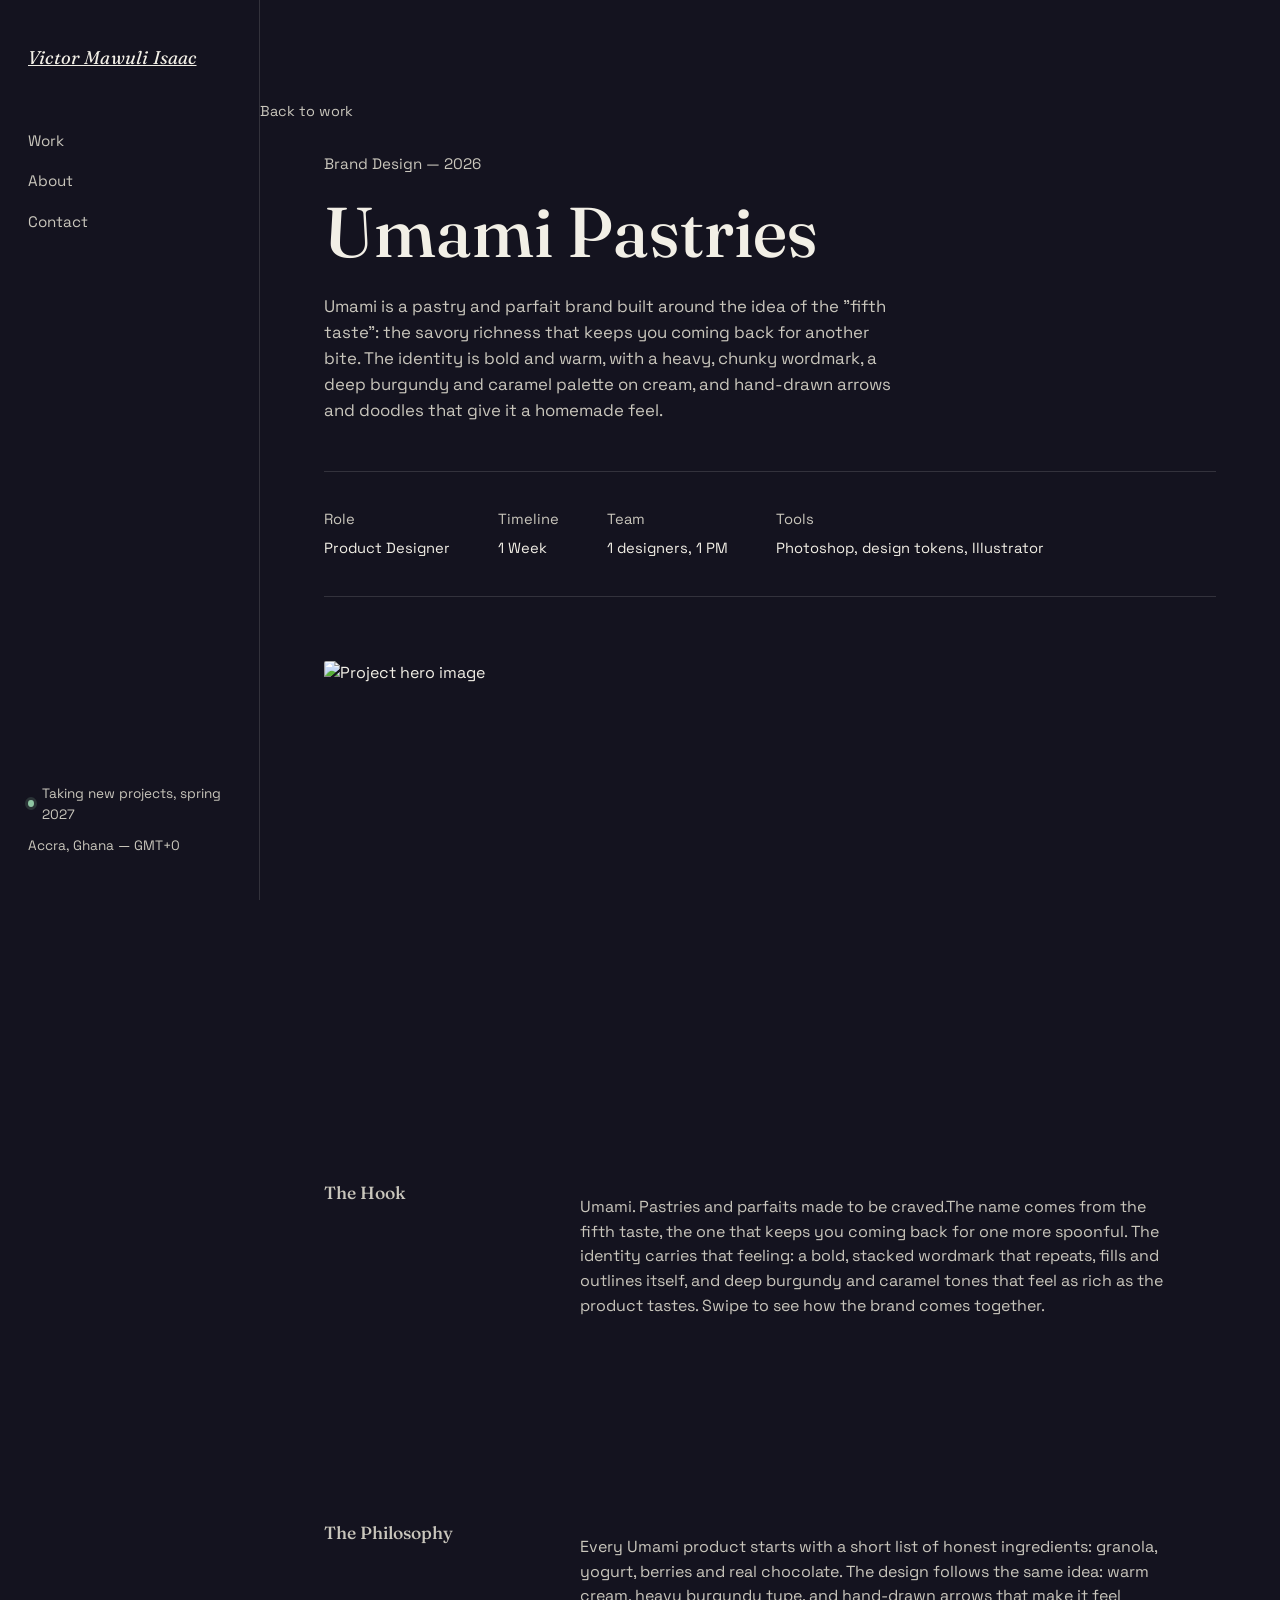
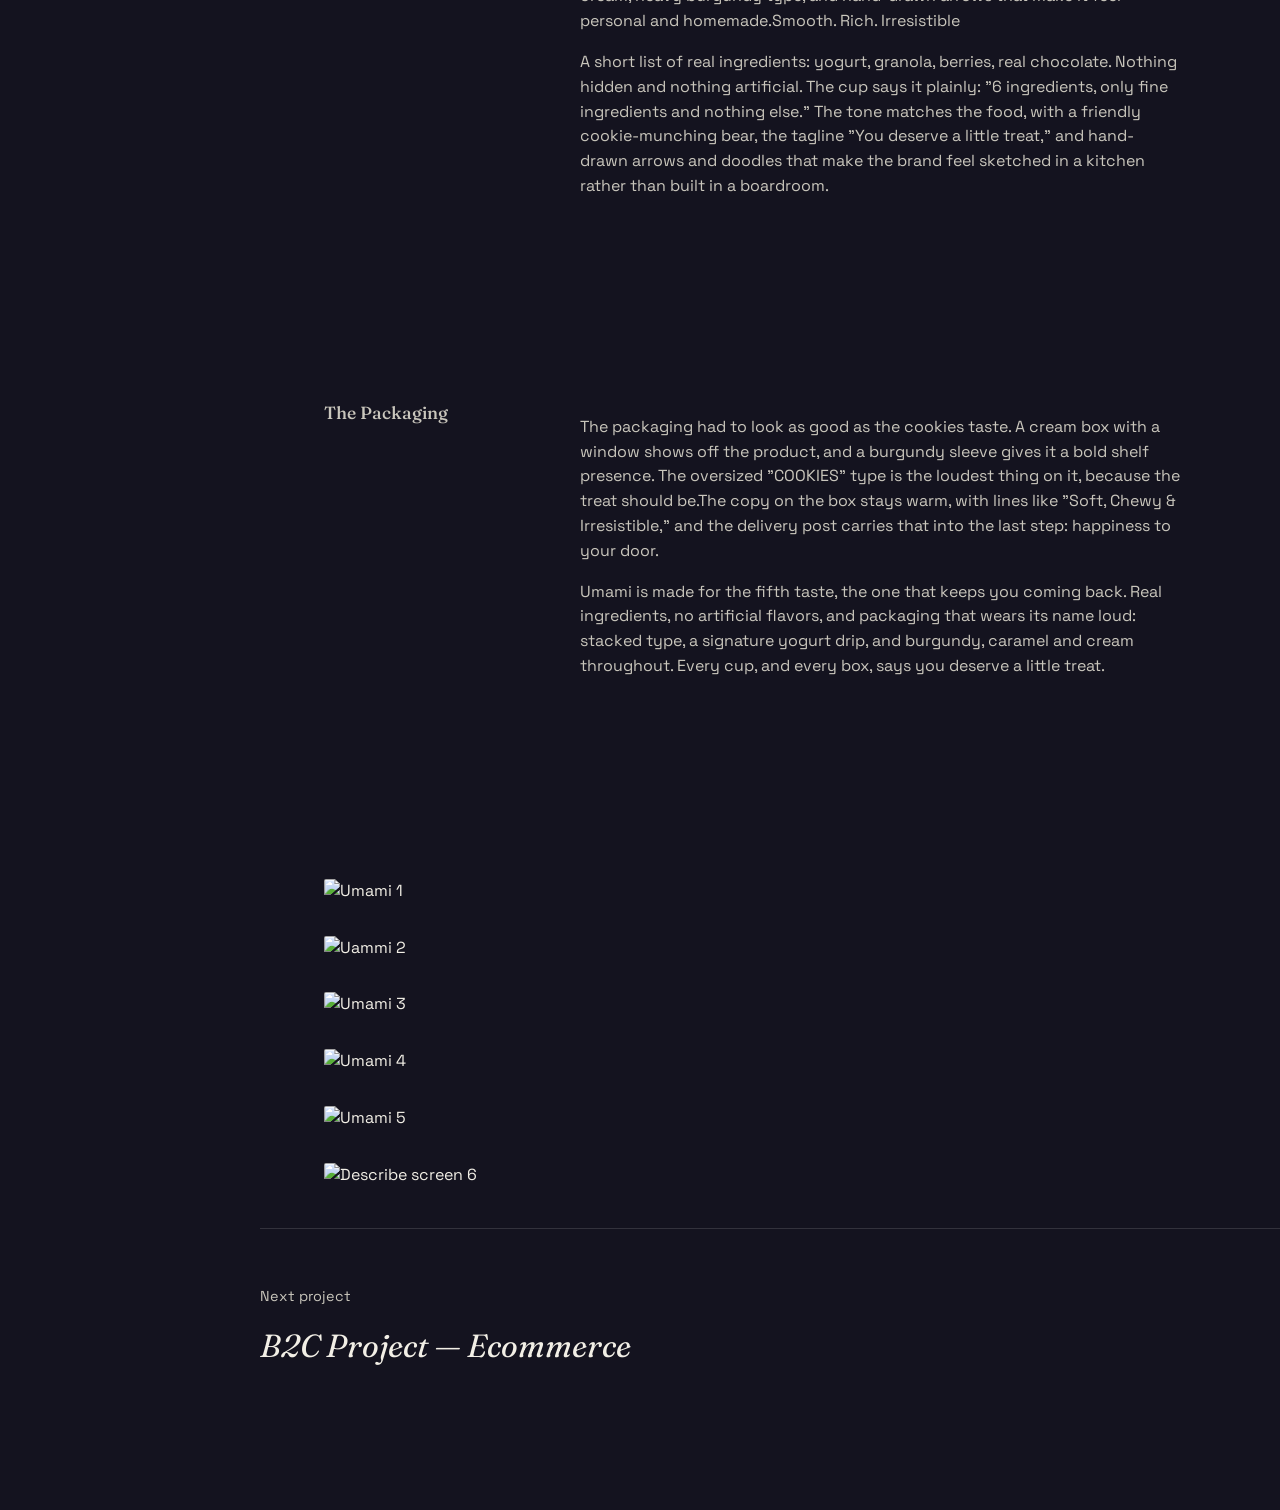
==== umami.html @ 0fd44f8c "Add files via upload" ====
<!DOCTYPE html>
<html lang="en">
<head>
<meta charset="UTF-8">
<meta name="viewport" content="width=device-width, initial-scale=1.0">
<title>B2C — Victor Mawuli Isaac</title>
<link rel="preconnect" href="https://fonts.googleapis.com">
<link rel="preconnect" href="https://fonts.gstatic.com" crossorigin>
<link href="https://fonts.googleapis.com/css2?family=Fraunces:ital,opsz,wght@0,9..144,300;0,9..144,500;1,9..144,400;1,9..144,500&family=Space+Grotesk:wght@400;500;600&display=swap" rel="stylesheet">
<link rel="stylesheet" href="styles.css">
</head>
<body>

<div class="top-bar">
  <a class="mark" href="index.html">Victor Mawuli Isaac</a>
  <nav>
    <a href="index.html#work">Work</a>
    <a href="index.html#about">About</a>
    <a href="index.html#contact">Contact</a>
  </nav>
</div>

<div class="shell">

  <aside class="side">
    <div class="side-top">
      <a class="mark" href="index.html">Victor Mawuli Isaac</a>
      <nav class="side-nav" aria-label="Section navigation">
        <a href="index.html#work">Work</a>
        <a href="index.html#about">About</a>
        <a href="index.html#contact">Contact</a>
      </nav>
    </div>
    <div class="side-bottom">
      <div class="status"><span class="dot" aria-hidden="true"></span> Taking new projects, spring 2027</div>
      <div>Accra, Ghana — GMT+0</div>
    </div>
  </aside>

  <main>

    <a class="cs-back" href="index.html#work">Back to work</a>

    <section class="cs-hero">
      <div class="kicker">Brand Design — 2026</div>
      <h1>Umami Pastries</h1>
      <p>Umami is a pastry and parfait brand built around the idea of the "fifth taste": the savory richness that keeps you coming back for another bite. The identity is bold and warm, with a heavy, chunky wordmark, a deep burgundy and caramel palette on cream, and hand-drawn arrows and doodles that give it a homemade feel.</p>

      <dl class="cs-meta">
        <div><dt>Role</dt><dd>Product Designer</dd></div>
        <div><dt>Timeline</dt><dd>1 Week</dd></div>
        <div><dt>Team</dt><dd>1 designers, 1 PM</dd></div>
        <div><dt>Tools</dt><dd>Photoshop, design tokens, Illustrator</dd></div>
      </dl>

      <div class="cs-panel" id="panel-hero">
        <img src="images/Graphics/Hero-umami.jpg" alt="Project hero image">
      </div>
    </section>

    <section class="cs-body">
      <h2>The Hook</h2>
      <div class="cs-block">
        <p>Umami. Pastries and parfaits made to be craved.The name comes from the fifth taste, the one that keeps you coming back for one more spoonful. The identity carries that feeling: a bold, stacked wordmark that repeats, fills and outlines itself, and deep burgundy and caramel tones that feel as rich as the product tastes. Swipe to see how the brand comes together.</p>
      </div>
    </section>

    <section class="cs-body">
      <h2>The Philosophy</h2>
      <div class="cs-block">
        <p>Every Umami product starts with a short list of honest ingredients: granola, yogurt, berries and real chocolate. The design follows the same idea: warm cream, heavy burgundy type, and hand-drawn arrows that make it feel personal and homemade.Smooth. Rich. Irresistible</p>
        <p>A short list of real ingredients: yogurt, granola, berries, real chocolate. Nothing hidden and nothing artificial. The cup says it plainly: "6 ingredients, only fine ingredients and nothing else." The tone matches the food, with a friendly cookie-munching bear, the tagline "You deserve a little treat," and hand-drawn arrows and doodles that make the brand feel sketched in a kitchen rather than built in a boardroom.</p>
      </div>
    </section>

    <section class="cs-body">
      <h2>The Packaging</h2>
      <div class="cs-block">
        <p>The packaging had to look as good as the cookies taste. A cream box with a window shows off the product, and a burgundy sleeve gives it a bold shelf presence. The oversized "COOKIES" type is the loudest thing on it, because the treat should be.The copy on the box stays warm, with lines like "Soft, Chewy & Irresistible," and the delivery post carries that into the last step: happiness to your door.</p>
        <p>Umami is made for the fifth taste, the one that keeps you coming back. Real ingredients, no artificial flavors, and packaging that wears its name loud: stacked type, a signature yogurt drip, and burgundy, caramel and cream throughout. Every cup, and every box, says you deserve a little treat.</p>
      </div>
    </section>

    <!-- ===== Pictures below the outcome — same size as the hero image ===== -->
    <section class="cs-gallery" aria-label="Project screens">

      <figure>
        <div class="cs-panel">
          <img src="Images/Graphics/umami-3.jpg" alt="Umami 1" loading="lazy">
        </div>
      </figure>

      <figure>
        <div class="cs-panel">
          <img src="Images/Graphics/Umami-10.jpg" alt="Uammi 2" loading="lazy">
        </div>
      </figure>

      <figure>
        <div class="cs-panel">
          <img src="Images/Graphics/umami-8.jpg" alt="Umami 3" loading="lazy">
        </div>
      </figure>

      <figure>
        <div class="cs-panel">
          <img src="Images/Graphics/umami-5.jpg" alt="Umami 4" loading="lazy">
        </div>
      </figure>

       <figure>
        <div class="cs-panel">
          <img src="Images/Graphics/umami-6.jpg" alt="Umami 5" loading="lazy">
        </div>
      </figure>

       <figure>
        <div class="cs-panel">
          <img src="Images/Graphics/9.jpg" alt="Describe screen 6" loading="lazy">
        </div>
      </figure>

      <!-- Copy any <figure> block above to add more pictures -->

    </section>

    <div class="cs-next">
      <div class="kicker">Next project</div>
      <a href="work-meridian.html">B2C Project — Ecommerce</a>
    </div>

  </main>

</div>

<script>
// Generative texture panels — one small deliberate touch per project,
// no photography needed. Pure SVG, seeded per project for variety.
function paintPanel(id, colors, seed){
  const el = document.getElementById(id);
  if(!el) return;
  if(el.querySelector('img')) return; // real image already in place — don't overwrite it
  const [bg, a, b] = colors;
  let shapes = '';
  let s = seed;
  function rand(){ s = (s * 9301 + 49297) % 233280; return s / 233280; }
  for(let i=0;i<5;i++){
    const cx = rand()*400, cy = rand()*300, r = 40+rand()*160;
    const fill = i % 2 === 0 ? a : b;
    shapes += `<circle cx="${cx}" cy="${cy}" r="${r}" fill="${fill}" opacity="${0.35+rand()*0.25}"/>`;
  }
  el.innerHTML = `
    <svg viewBox="0 0 400 300" width="100%" height="100%" preserveAspectRatio="xMidYMid slice" role="img" aria-label="Abstract texture for project">
      <rect width="400" height="300" fill="${bg}"/>
      <g style="mix-blend-mode:screen; filter:blur(18px)">${shapes}</g>
    </svg>`;
}

</script>
</body>
</html>
---- styles.css ----
:root{
  --ink:#14131f;
  --ink-soft:#211f30;
  --bone:#f2efe6;
  --bone-dim:#c9c6bc;

  --cobalt:#8FC6A3;
  --green-hover:#78B88F;
  --green-light:#DCEDE1;

  --gold:#8FC6A3;

  --rule:rgba(242,239,230,0.14);
  --maxw:1180px;
}

  .cs-viewmore{
  display:inline-block;
  margin-top:8px;
  text-decoration:none;
  color:var(--cobalt);
  font-weight:600;
  font-size:0.9rem;
  border-bottom:1px solid var(--cobalt);
  padding-bottom:2px;
  width:fit-content;
  transition: opacity .2s ease;
}
.cs-viewmore:hover, .cs-viewmore:focus-visible{
  opacity:0.75;
}

  *{box-sizing:border-box;}
  html{scroll-behavior:smooth;}

  body{
    margin:0;
    background:var(--ink);
    color:var(--bone);
    font-family:'Space Grotesk', sans-serif;
    font-size:16px;
    line-height:1.55;
    -webkit-font-smoothing:antialiased;
  }

  a{color:inherit;}

  ::selection{background:var(--cobalt); color:var(--bone);}

  h1,h2,h3{
    font-family:'Fraunces', serif;
    font-weight:500;
    margin:0;
  }

  .visually-hidden{
    position:absolute; width:1px; height:1px; overflow:hidden;
    clip:rect(0 0 0 0); white-space:nowrap;
  }

  a:focus-visible, button:focus-visible{
  outline:2px solid var(--cobalt);
  outline-offset:3px;
}

  /* ---------- layout shell ---------- */

  .shell{
    display:grid;
    grid-template-columns: 260px 1fr;
    max-width:1440px;
    margin:0 auto;
  }

  .side{
    position:sticky;
    top:0;
    height:100vh;
    padding: 44px 28px;
    display:flex;
    flex-direction:column;
    justify-content:space-between;
    border-right:1px solid var(--rule);
  }

  .side-top .mark{
    font-family:'Fraunces', serif;
    font-style:italic;
    font-size:1.15rem;
    letter-spacing:0.01em;
  }

  .side-nav{
    margin-top:56px;
    display:flex;
    flex-direction:column;
    gap:14px;
  }

  .side-nav a{
    text-decoration:none;
    font-size:0.95rem;
    color:var(--bone-dim);
    width:fit-content;
    padding-bottom:2px;
    border-bottom:1px solid transparent;
    transition:color .2s ease, border-color .2s ease;
  }

  .side-nav a:hover, .side-nav a:focus-visible{
  color:var(--bone);
  border-color:var(--cobalt);
}

  .side-bottom{
    font-size:0.85rem;
    color:var(--bone-dim);
  }
  .side-bottom .status{
    display:flex; align-items:center; gap:8px; margin-bottom:10px;
  }
  .status .dot{
  width:7px;
  height:7px;
  border-radius:50%;
  background:var(--cobalt);
  box-shadow:0 0 0 3px rgba(143,198,163,0.18);
}

  main{ min-width:0; }

  section{
    padding: 120px 64px;
    max-width:var(--maxw);
  }

  /* ---------- hero ---------- */

  .hero{ padding-top:140px; padding-bottom:96px; }

  .hero-eyebrow{
    color:var(--bone-dim);
    font-size:0.95rem;
    max-width:34ch;
    margin-bottom:28px;
  }

  .hero h1{
    font-size: clamp(2.6rem, 6vw, 5.4rem);
    line-height:1.02;
    letter-spacing:-0.01em;
    max-width:15ch;
  }

  .hero h1 .line{
    display:block;
    overflow:hidden;
  }
  .hero h1 .line span{
    display:block;
    transform:translateY(110%);
    animation: rise .9s cubic-bezier(.2,.8,.2,1) forwards;
  }
  .hero h1 .line:nth-child(1) span{ animation-delay:.05s; }
  .hero h1 .line:nth-child(2) span{ animation-delay:.16s; }
  .hero h1 .line:nth-child(3) span{ animation-delay:.27s; color:var(--cobalt); font-style:italic;}

  @keyframes rise{
    to{ transform:translateY(0); }
  }

  @media (prefers-reduced-motion: reduce){
    .hero h1 .line span{ animation:none; transform:none; }
  }

  .hero-foot{
    margin-top:56px;
    display:flex;
    gap:48px;
    flex-wrap:wrap;
    color:var(--bone-dim);
    font-size:0.92rem;
  }
  .hero-foot dt{ color:var(--bone); margin-bottom:4px; }
  .hero-foot dd{ margin:0; }

  /* ---------- work ---------- */

  .work-head{
    display:flex;
    justify-content:space-between;
    align-items:center;
    border-bottom:1px solid var(--rule);
    padding-bottom:20px;
    margin-bottom:8px;
    gap:24px;
    flex-wrap:wrap;
  }
  .work-head h2{ font-size:1.8rem; }

  .work-toggle{
    display:inline-flex;
    align-items:center;
    gap:28px;
  }
  .toggle-btn{
    appearance:none;
    background:none;
    border:none;
    border-bottom:1px solid transparent;
    color:var(--bone-dim);
    font-family:'Space Grotesk', sans-serif;
    font-weight:600;
    font-size:0.98rem;
    padding:0 0 4px;
    cursor:pointer;
    transition: color .2s ease, border-color .2s ease;
  }
  .toggle-btn:hover{ color:var(--bone); }
  .toggle-btn.is-active{
    color:var(--bone);
    border-color:var(--cobalt);
  }

  .work-panel[hidden]{ display:none; }

  .work-panel.gallery{
    display:grid;
    grid-template-columns:repeat(4, 1fr);
    gap:2px;
    padding-top:8px;
  }

  .gallery-item{
    appearance:none;
    border:none;
    padding:0;
    margin:0;
    background:none;
    font:inherit;
    color:inherit;
    cursor:pointer;
    position:relative;
    aspect-ratio:4/5;
    overflow:hidden;
    text-align:left;
  }
 .gallery-item .gallery-panel{
  width:100%; height:100%;
}
.gallery-item .gallery-panel img{
  width:100%;
  height:100%;
  object-fit:cover;
  display:block;
}
.gallery-item .gallery-panel svg,
.gallery-item .gallery-panel img{
  transition: transform .5s cubic-bezier(.2,.8,.2,1);
}
.gallery-item:hover .gallery-panel svg,
.gallery-item:focus-visible .gallery-panel svg,
.gallery-item:hover .gallery-panel img,
.gallery-item:focus-visible .gallery-panel img{
  transform:scale(1.05);

  }
  .gallery-item .gallery-panel svg{
    transition: transform .5s cubic-bezier(.2,.8,.2,1);
  }
  .gallery-item:hover .gallery-panel svg,
  .gallery-item:focus-visible .gallery-panel svg{
    transform:scale(1.05);
  }
  .gallery-cap{
    position:absolute;
    left:0; right:0; bottom:0;
    padding:14px 16px 16px;
    display:flex;
    flex-direction:column;
    gap:2px;
    background:linear-gradient(to top, rgba(20,19,31,0.92), rgba(20,19,31,0));
    opacity:0;
    transform:translateY(6px);
    transition: opacity .2s ease, transform .2s ease;
  }
  .gallery-item:hover .gallery-cap,
  .gallery-item:focus-visible .gallery-cap{
    opacity:1;
    transform:translateY(0);
  }
  .gallery-cap strong{
    font-family:'Fraunces', serif;
    font-weight:500;
    font-size:0.98rem;
  }
  .gallery-cap em{
    font-style:normal;
    font-size:0.78rem;
    color:var(--bone-dim);
  }

  /* ---------- lightbox ---------- */

  .lightbox{
    position:fixed;
    inset:0;
    z-index:100;
    display:flex;
    align-items:center;
    justify-content:center;
    padding:48px;
  }
  .lightbox[hidden]{ display:none; }

  .lightbox-scrim{
    position:absolute;
    inset:0;
    background:rgba(10,10,16,0.86);
  }

.lightbox-body{
  position:relative;
  z-index:1;
  width:min(600px, 100%);
  max-height:calc(100vh - 96px);
  background:var(--ink-soft);
  border:1px solid var(--rule);
  display:flex;
  flex-direction:column;
  overflow:hidden;
}

.lightbox-panel{
  width:100%;
  max-height:70vh;
  display:flex;
  align-items:center;
  justify-content:center;
  background:var(--ink);
}
.lightbox-panel img{
  width:100%;
  height:100%;
  max-height:70vh;
  object-fit:contain;
  display:block;
}
.lightbox-panel svg{
  width:100%;
  height:auto;
  aspect-ratio:4/5;
}

  .lightbox-close{
    position:absolute;
    top:14px;
    right:14px;
    z-index:2;
    appearance:none;
    border:1px solid var(--rule);
    background:rgba(20,19,31,0.7);
    color:var(--bone);
    font-family:'Space Grotesk', sans-serif;
    font-size:0.8rem;
    padding:7px 14px;
    border-radius:100px;
    cursor:pointer;
  }
  .lightbox-close:hover{
  border-color:var(--cobalt);
}

  .lightbox-caption{
    padding:20px 22px 24px;
    display:flex;
    flex-direction:column;
    gap:4px;
  }
  .lightbox-caption strong{
    font-family:'Fraunces', serif;
    font-weight:500;
    font-size:1.15rem;
  }
  .lightbox-caption em{
    font-style:normal;
    color:var(--bone-dim);
    font-size:0.88rem;
  }

  @media (max-width: 880px){
    .work-panel.gallery{ grid-template-columns:repeat(2, 1fr); }
    .lightbox{ padding:20px; }
  }

  .project{
    display:grid;
    grid-template-columns: 1fr 1fr;
    gap:56px;
    align-items:center;
    padding:72px 0;
    border-bottom:1px solid var(--rule);
  }
  .project:nth-child(even){
    direction:rtl;
  }
  .project:nth-child(even) > *{
    direction:ltr;
  }

  .project-panel{
  aspect-ratio:4/3;
  border-radius:2px;
  position:relative;
  overflow:hidden;
}
.project-panel img{
  width:100%;
  height:100%;
  object-fit:cover;
  display:block;
}

  a.project{
    text-decoration:none;
    color:inherit;
  }
  a.project .project-panel svg{
    transition: transform .5s cubic-bezier(.2,.8,.2,1);
  }
  a.project:hover .project-panel svg,
  a.project:focus-visible .project-panel svg{
    transform:scale(1.04);
  }
  a.project .project-info h3{
    transition: color .2s ease;
  }
  a.project:hover .project-info h3,
  a.project:focus-visible .project-info h3{
    color:var(--cobalt);
  }

  .project-info .kicker{
    color:var(--bone-dim);
    font-size:0.88rem;
    margin-bottom:14px;
  }
  .project-info h3{
    font-size:2.1rem;
    font-weight:500;
    margin-bottom:16px;
  }
  .project-info p{
    color:var(--bone-dim);
    max-width:46ch;
    margin-bottom:22px;
  }
  .tags{
    display:flex; gap:10px; flex-wrap:wrap;
  }
  .tags span{
    font-size:0.8rem;
    color:var(--bone);
    border:1px solid var(--rule);
    padding:5px 11px;
    border-radius:100px;
  }

  /* ---------- about ---------- */

  .about{
    display:grid;
    grid-template-columns: 1.1fr 0.9fr;
    gap:80px;
  }
  .about h2{
    font-size:clamp(1.9rem, 3vw, 2.6rem);
    line-height:1.25;
    max-width:22ch;
  }
  .about h2 em{
    color:var(--cobalt);
    font-style:italic;
  }
  .capabilities{
    display:flex;
    flex-direction:column;
  }
  .capabilities div{
    display:flex;
    justify-content:space-between;
    padding:18px 0;
    border-bottom:1px solid var(--rule);
    font-size:0.98rem;
  }
  .capabilities div:first-child{ border-top:1px solid var(--rule); }
  .capabilities span:last-child{ color:var(--bone-dim); }

  .cv-link{
    display:inline-block;
    margin-top:32px;
    text-decoration:none;
    color:var(--bone);
    font-weight:600;
    font-size:0.95rem;
    border-bottom:1px solid var(--cobalt);
    padding-bottom:4px;
    width:fit-content;
    transition: color .2s ease;
  }
  .cv-link:hover, .cv-link:focus-visible{
    color:var(--cobalt);
  }

  /* ---------- contact ---------- */

  .contact{
    padding-bottom:160px;
  }
  .contact h2{
    font-size:clamp(2.4rem, 5vw, 4rem);
    max-width:16ch;
    line-height:1.05;
  }
  .contact-link{
    display:inline-block;
    margin-top:36px;
    font-family:'Fraunces', serif;
    font-style:italic;
    font-size:1.4rem;
    text-decoration:none;
    border-bottom:1px solid var(--cobalt);
    color:var(--cobalt);
    padding-bottom:2px;
  }
  .contact-meta{
    margin-top:64px;
    display:flex;
    gap:40px;
    flex-wrap:wrap;
    color:var(--bone-dim);
    font-size:0.9rem;
  }
  .contact-meta a{ text-decoration:none; color:var(--bone-dim); }
  .contact-meta a:hover{ color:var(--bone); }

  /* ---------- case study page ---------- */

  .cs-back{
    display:inline-block;
    padding-top:100px;
    color:var(--bone-dim);
    text-decoration:none;
    font-size:0.9rem;
  }
  .cs-back:hover, .cs-back:focus-visible{ color:var(--bone); }

  .cs-hero{
    padding-top:28px;
    padding-bottom:0;
  }
  .cs-hero .kicker{
    color:var(--bone-dim);
    font-size:0.95rem;
    margin-bottom:20px;
  }
  .cs-hero h1{
    font-size:clamp(2.4rem, 5.5vw, 4.4rem);
    max-width:18ch;
    line-height:1.05;
  }
  .cs-hero p{
    color:var(--bone-dim);
    max-width:52ch;
    margin-top:24px;
    font-size:1.05rem;
  }

  .cs-meta{
    display:flex;
    gap:48px;
    flex-wrap:wrap;
    margin-top:48px;
    padding-top:36px;
    padding-bottom:36px;
    border-top:1px solid var(--rule);
    border-bottom:1px solid var(--rule);
    font-size:0.92rem;
  }
  .cs-meta dt{ color:var(--bone-dim); margin-bottom:6px; }
  .cs-meta dd{ margin:0; }

  .cs-panel{
    margin-top:64px;
    aspect-ratio:16/9;
    border-radius:2px;
    overflow:hidden;
  }

  .cs-panel img{
  width:100%;
  height:100%;
  object-fit:cover;
  display:block;
  }

  .cs-gallery{
    padding-top:16px;
    padding-bottom:0;
  }
  .cs-gallery .cs-panel{
    margin-top:32px;
    aspect-ratio:auto;      /* let the image decide its own height (no 16:9 crop) */
  }
  .cs-gallery .cs-panel img{
    height:auto;
    object-fit:contain;
  }
  .cs-gallery .cs-panel:first-child{
    margin-top:0;
  }
  .cs-gallery figcaption{
    margin:10px 0 0;
    color:var(--bone-dim);
    font-size:0.85rem;
  }
  .cs-gallery figure{
    margin:32px 0 0;
  }
  .cs-gallery figure:first-child{
    margin-top:0;
  }
  .cs-gallery figure .cs-panel{
    margin-top:0;
  }

  .cs-body{
    padding-top:16px;
    display:grid;
    grid-template-columns: 200px 1fr;
    gap:56px;
  }
  .cs-body h2{
    font-size:1.1rem;
    font-weight:500;
    color:var(--bone-dim);
    position:sticky;
    top:40px;
  }
  .cs-body .cs-block{
    max-width:60ch;
    padding-bottom:64px;
    border-bottom:1px solid var(--rule);
  }
  .cs-body .cs-block:last-child{
    border-bottom:none;
  }
  .cs-body p{
    color:var(--bone-dim);
    margin-bottom:16px;
  }
  .cs-body p:last-child{ margin-bottom:0; }

  .cs-next{
    margin-top:40px;
    padding: 56px 0 140px;
    border-top:1px solid var(--rule);
  }
  .cs-next .kicker{
    color:var(--bone-dim);
    font-size:0.9rem;
    margin-bottom:14px;
  }
  .cs-next a{
    text-decoration:none;
    font-family:'Fraunces', serif;
    font-style:italic;
    font-size:2rem;
    color:var(--bone);
    transition:color .2s ease;
  }
  .cs-next a:hover, .cs-next a:focus-visible{
    color:var(--cobalt);
  }

  @media (max-width: 700px){
    .cs-body{ grid-template-columns:1fr; gap:16px; }
    .cs-body h2{ position:static; }
  }

  /* ---------- mobile ---------- */

  .top-bar{ display:none; }

  @media (max-width: 880px){
    .shell{ grid-template-columns:1fr; }
    .side{ display:none; }
    .top-bar{
      display:flex;
      justify-content:space-between;
      align-items:center;
      padding:22px 24px;
      border-bottom:1px solid var(--rule);
      position:sticky; top:0; background:var(--ink); z-index:10;
    }
    .top-bar .mark{ font-family:'Fraunces', serif; font-style:italic; }
    .top-bar nav{ display:flex; gap:18px; font-size:0.85rem; }
    .top-bar a{ text-decoration:none; color:var(--bone-dim); }

    section{ padding:72px 24px; }
    .hero{ padding-top:56px; }
    .project{ grid-template-columns:1fr; gap:28px; padding:48px 0; }
    .project:nth-child(even){ direction:ltr; }
    .about{ grid-template-columns:1fr; gap:40px; }
    .hero-foot{ gap:28px; }
    .cs-back{ padding-top:0; }
    .cs-meta{ gap:28px; }
  }
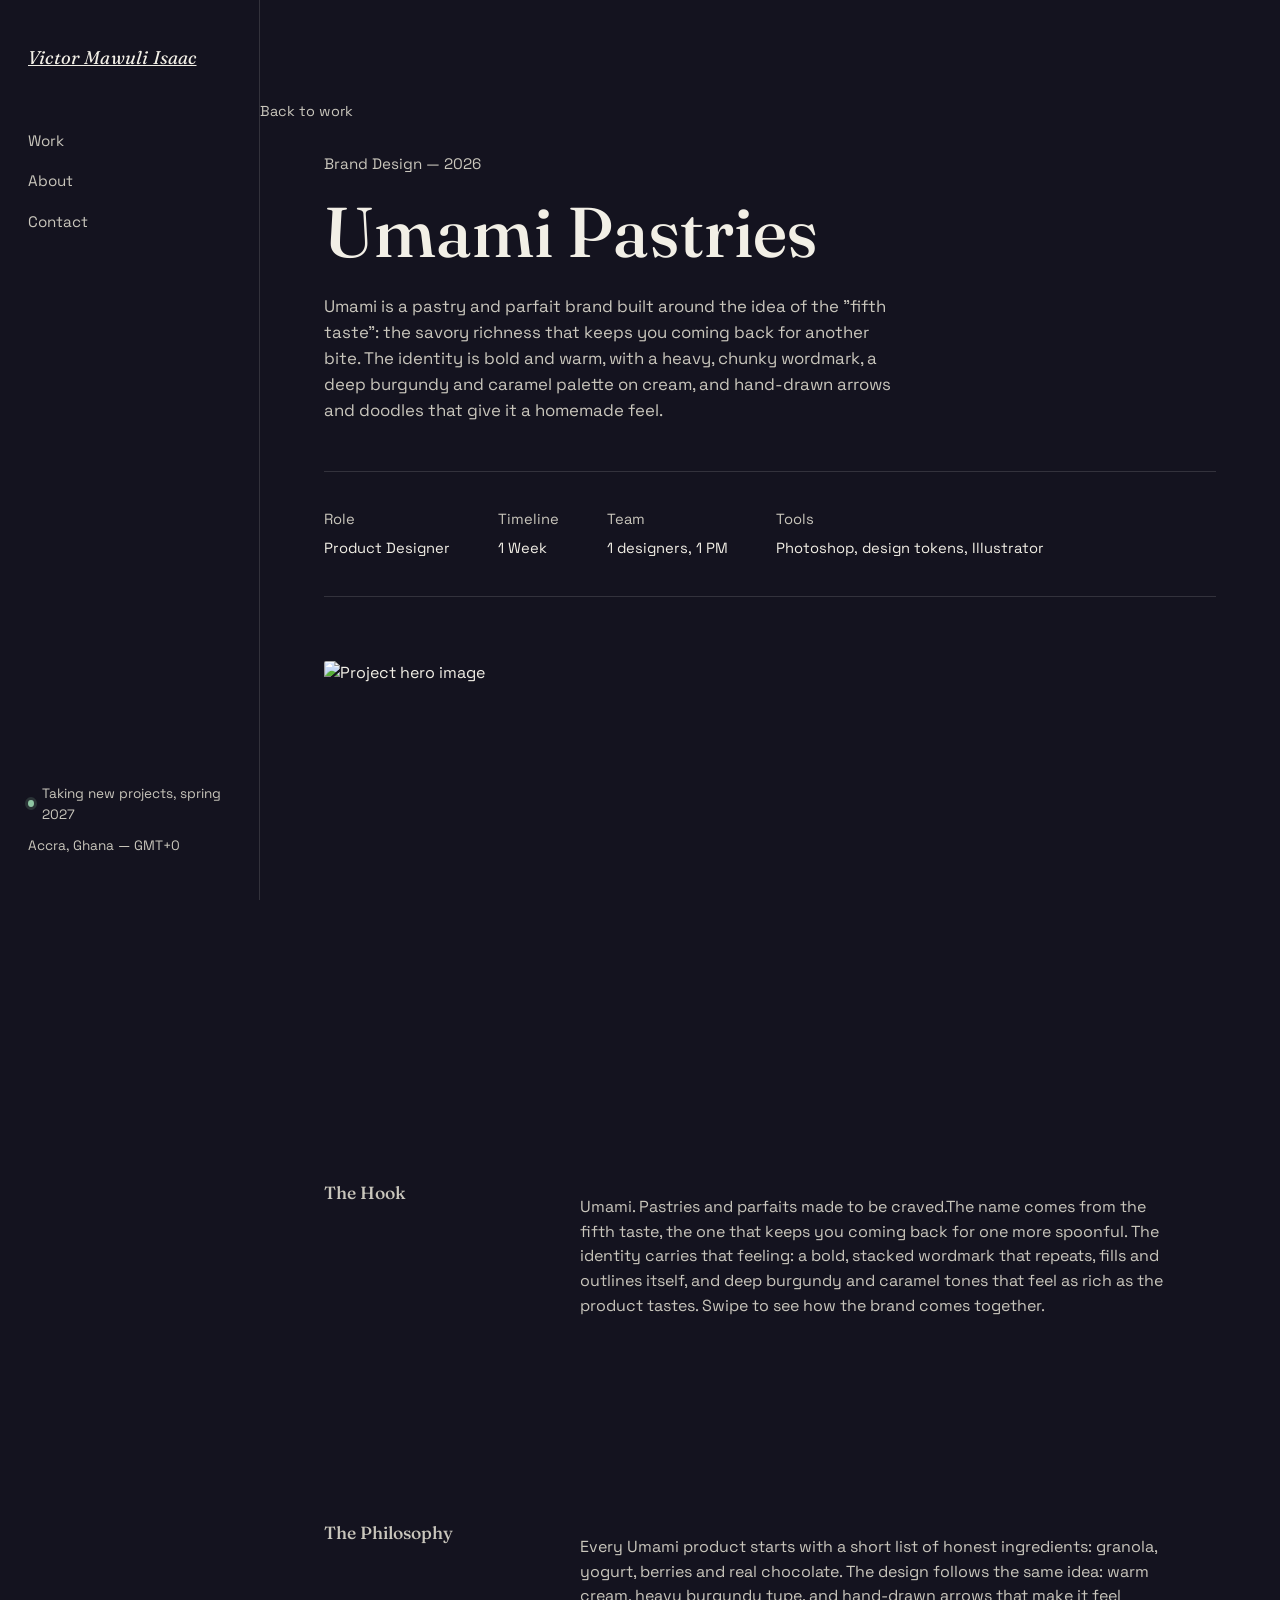
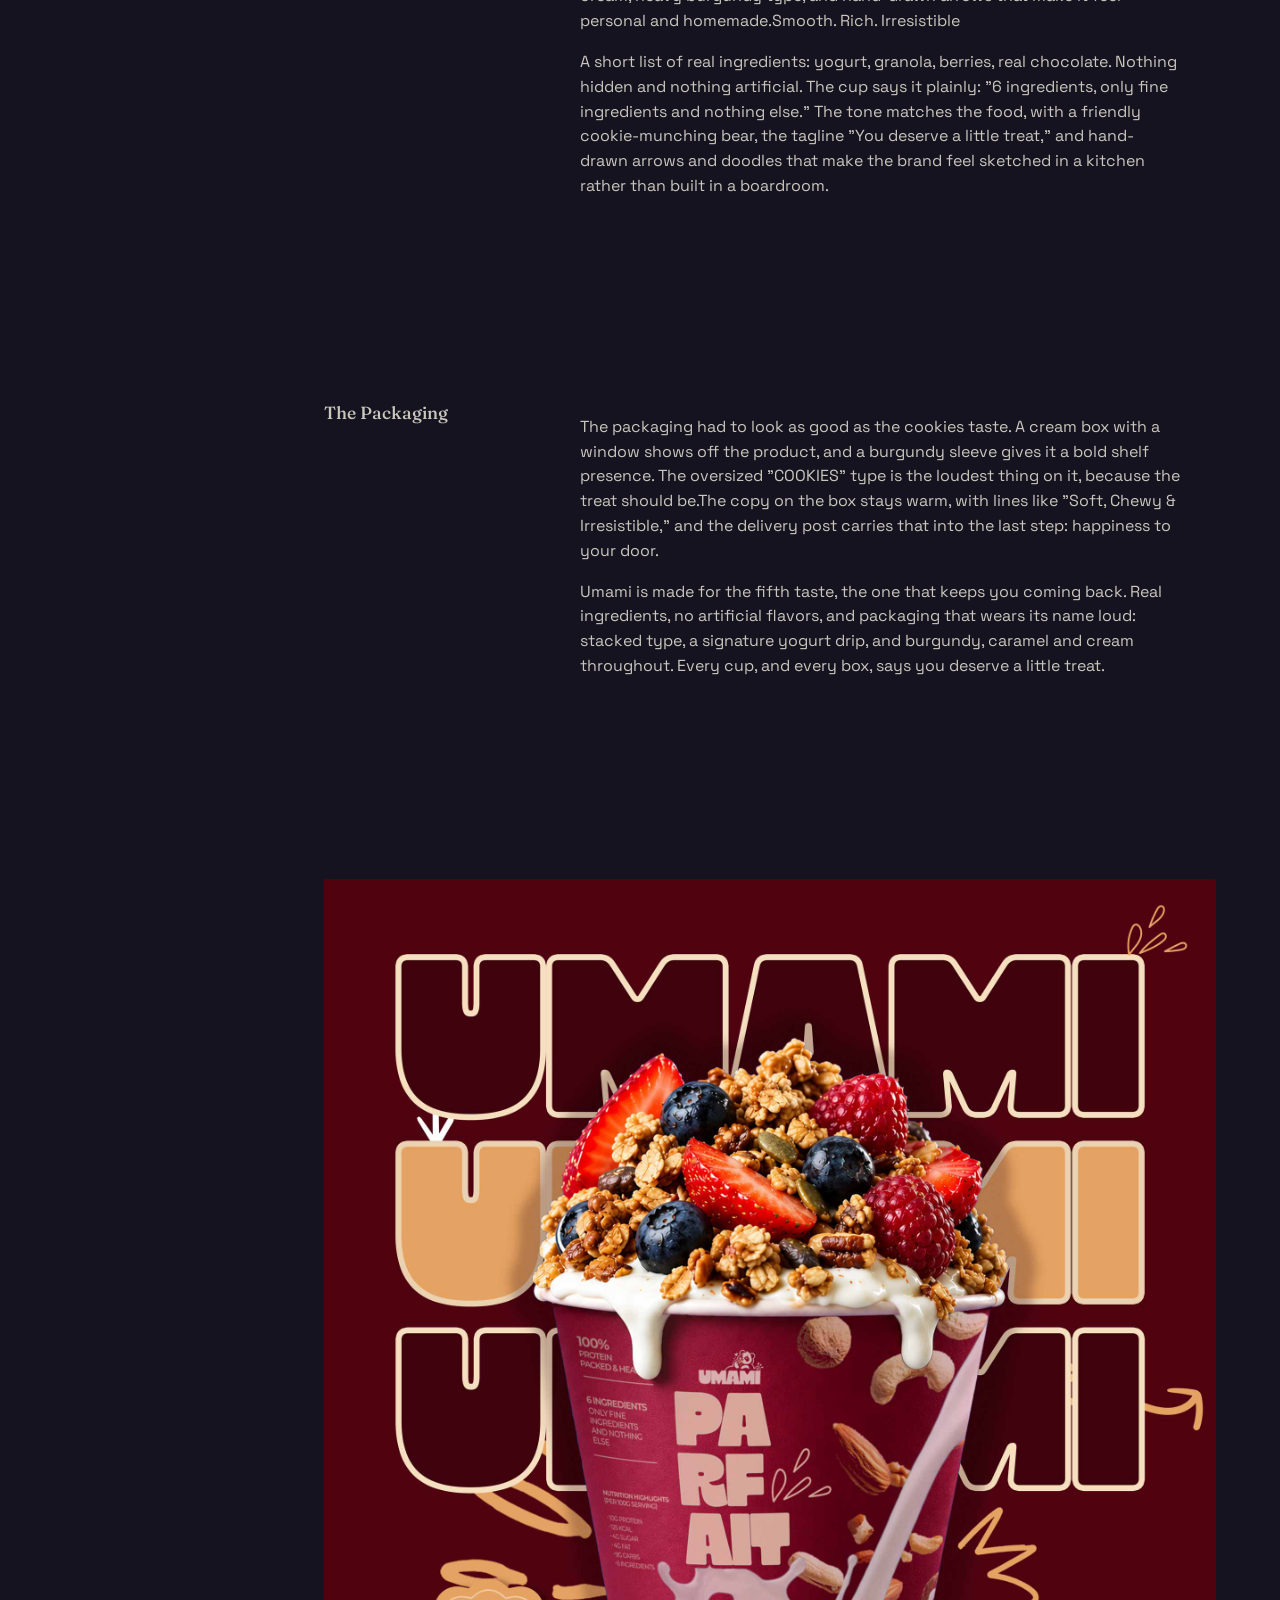
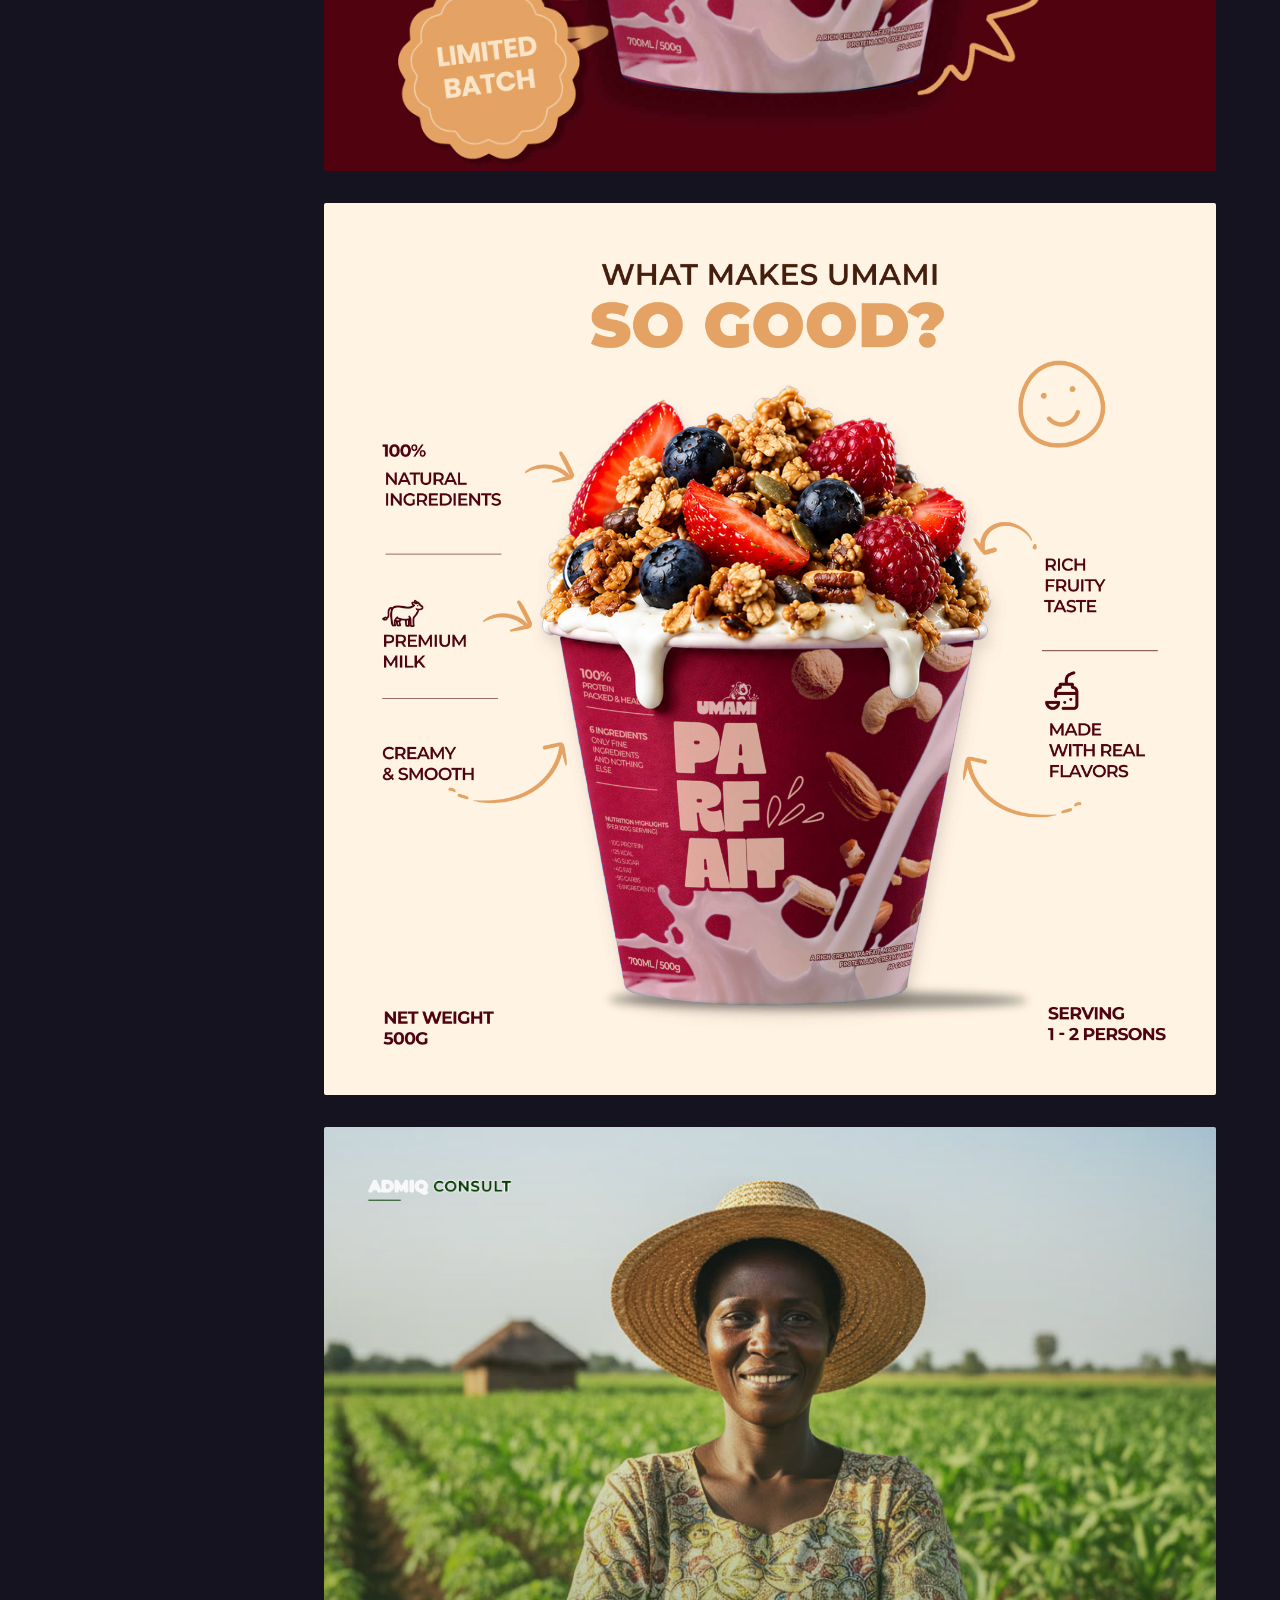
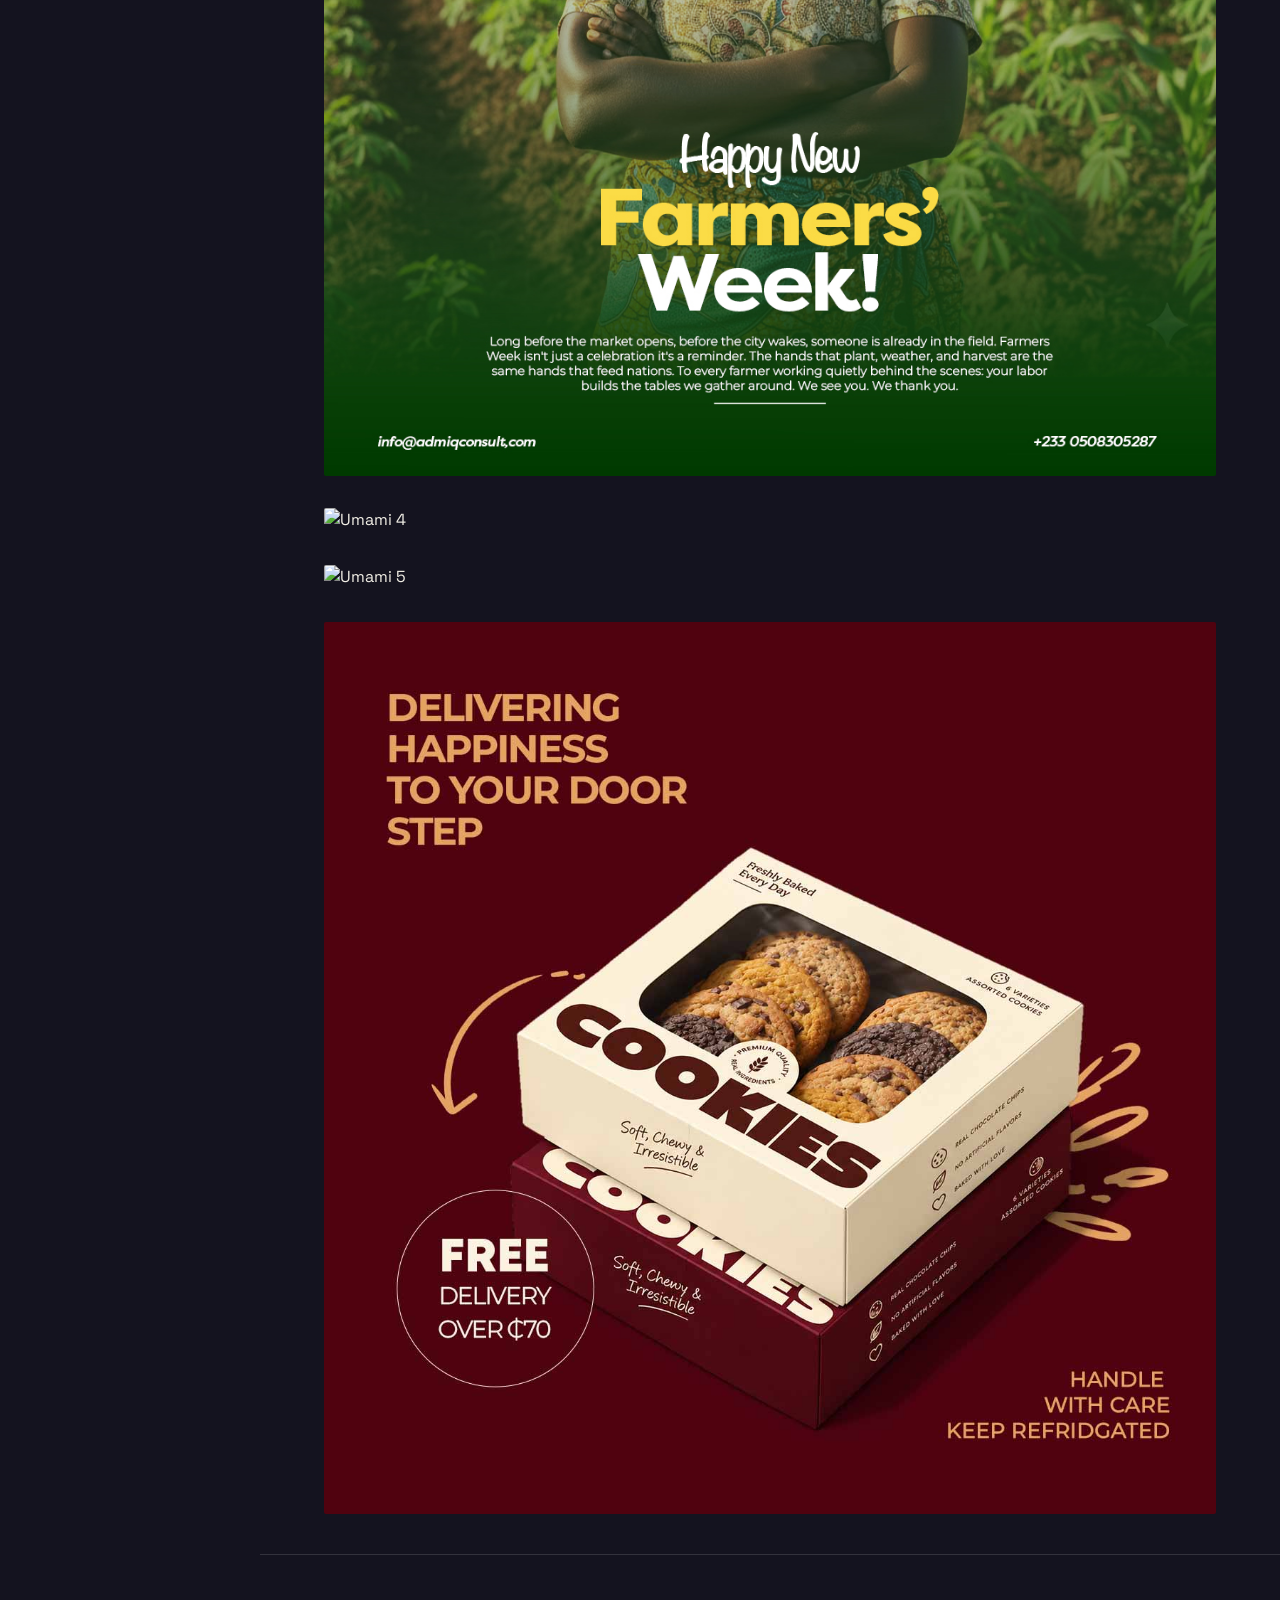
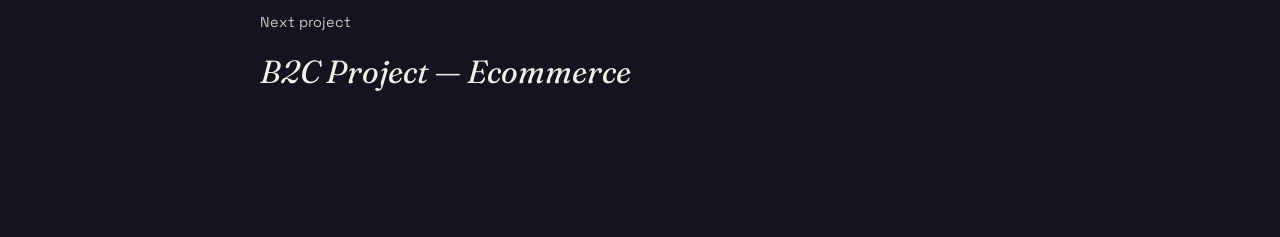
==== commit 5c21bfb7: "Update umami.html" ====
--- a/umami.html
+++ b/umami.html
@@ -98,7 +98,7 @@
 
       <figure>
         <div class="cs-panel">
-          <img src="Images/Graphics/umami-8.jpg" alt="Umami 3" loading="lazy">
+          <img src="Images/Graphics/Farmer.jpg" alt="Umami 3" loading="lazy">
         </div>
       </figure>
 
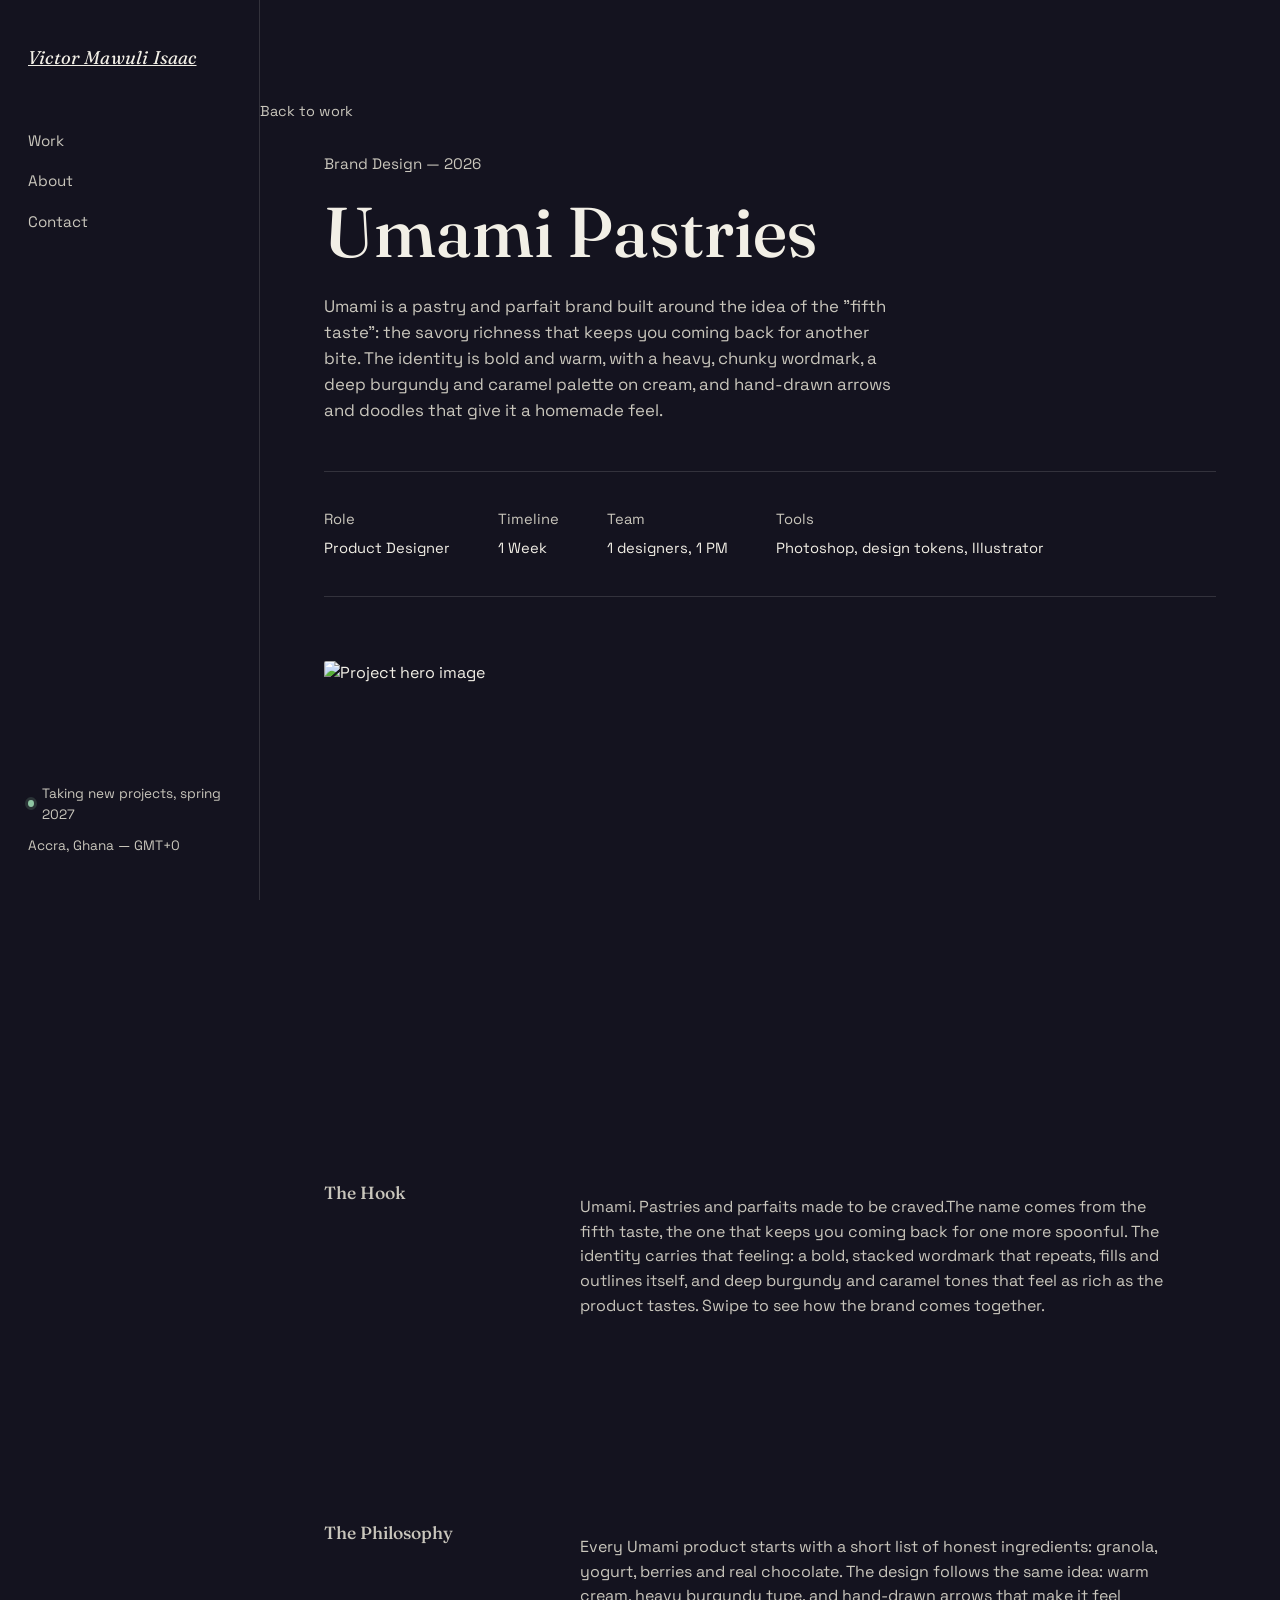
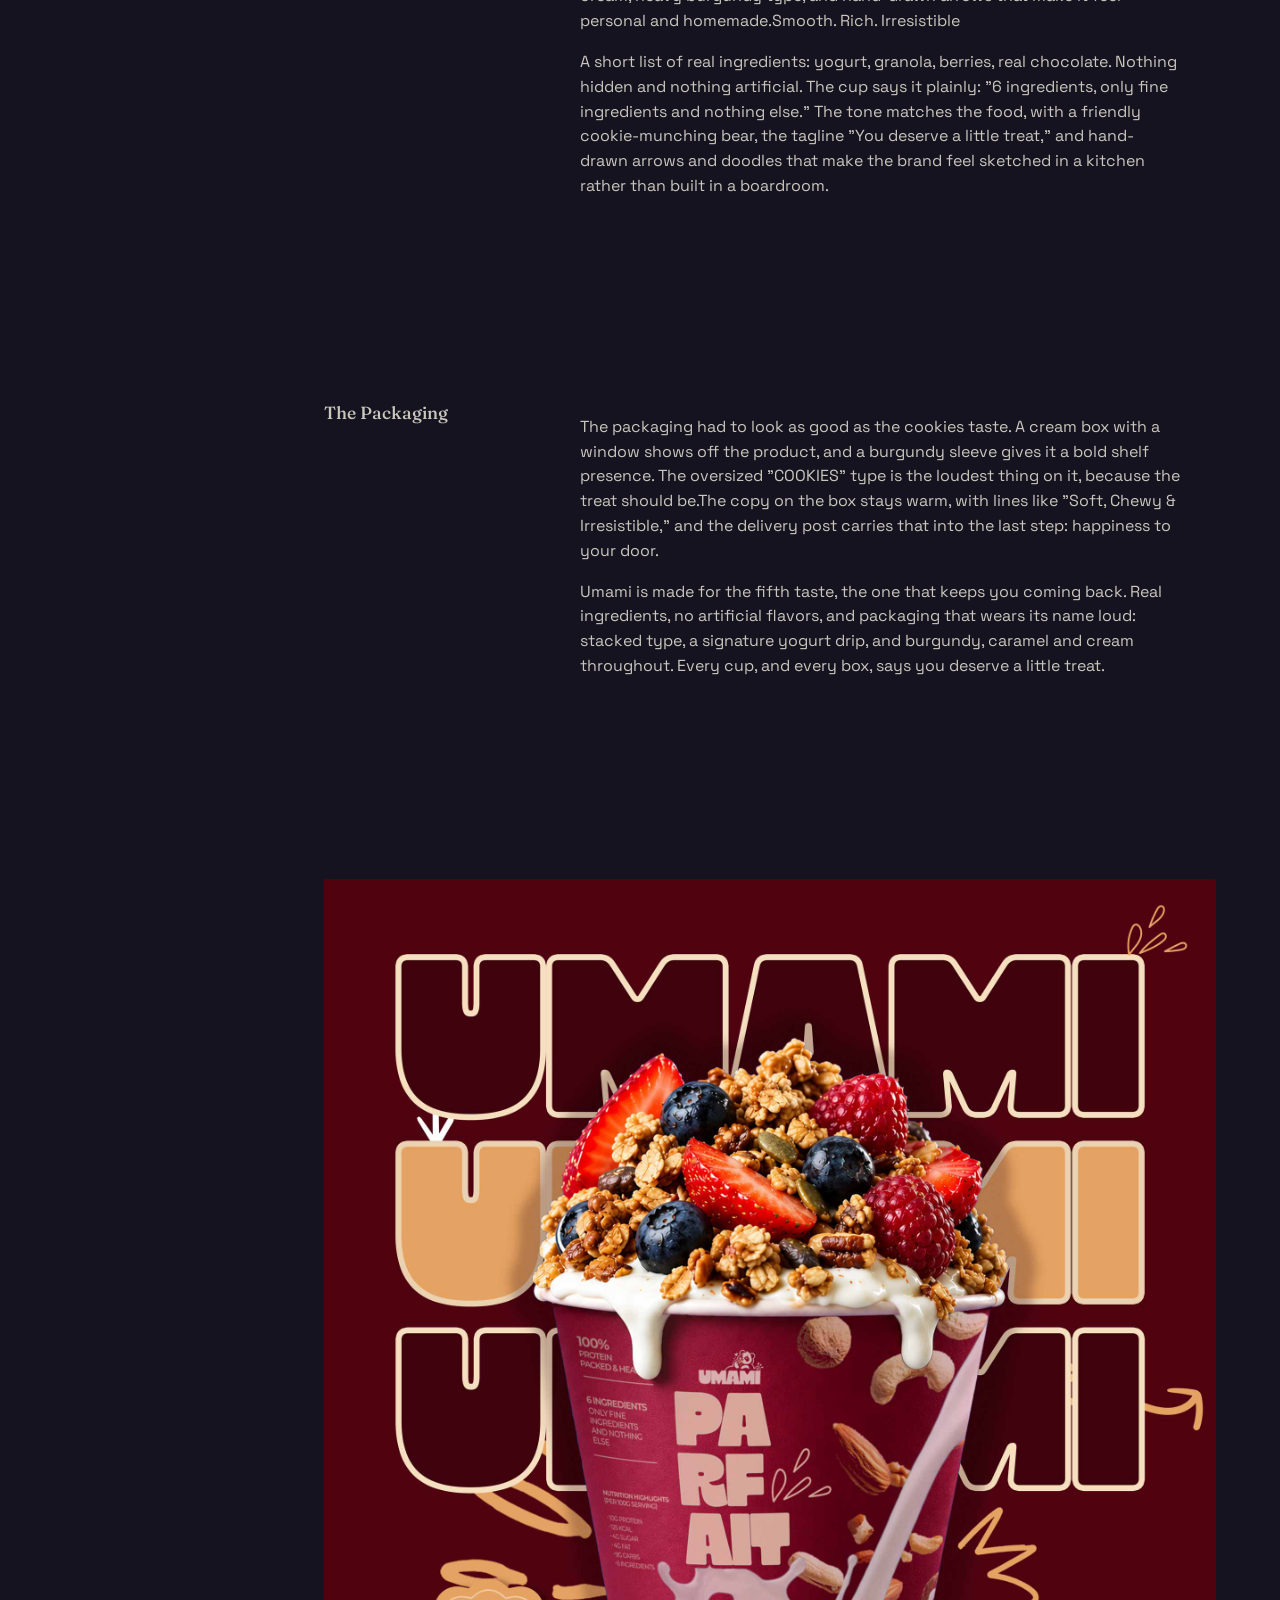
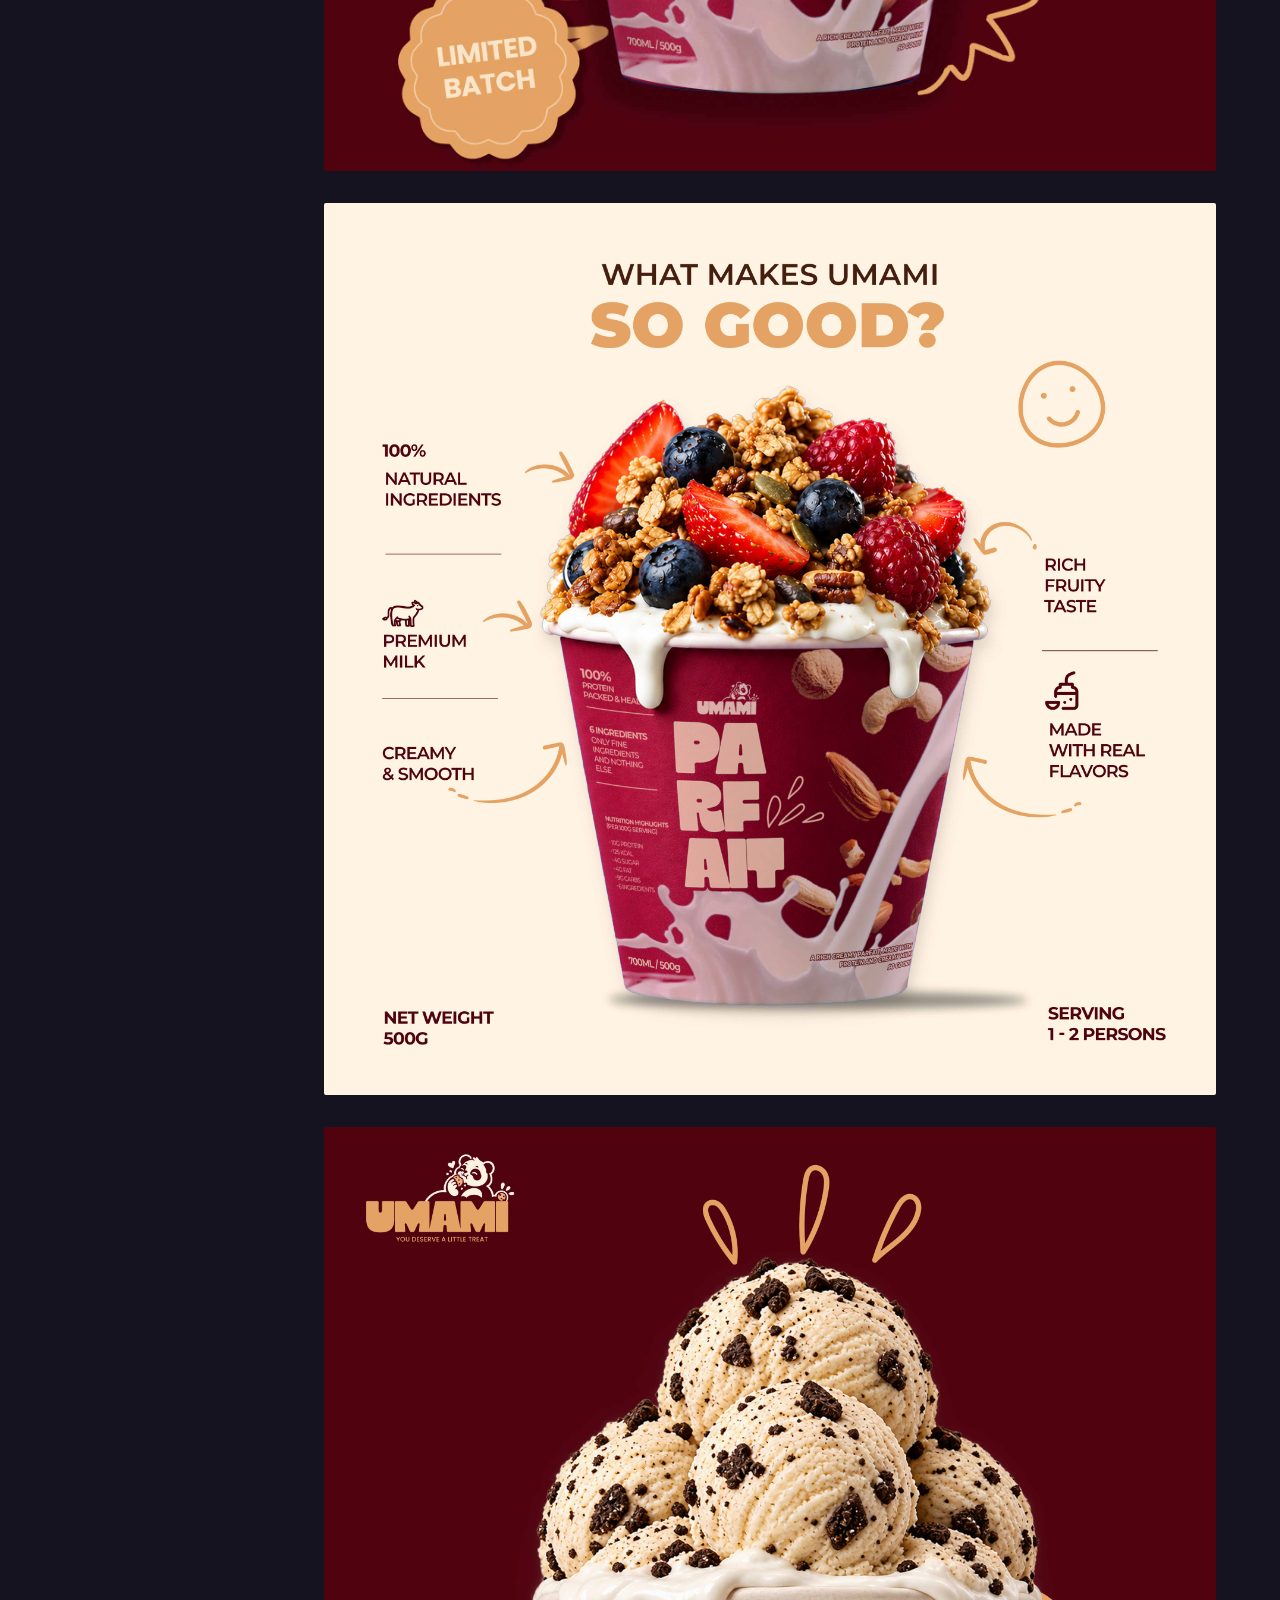
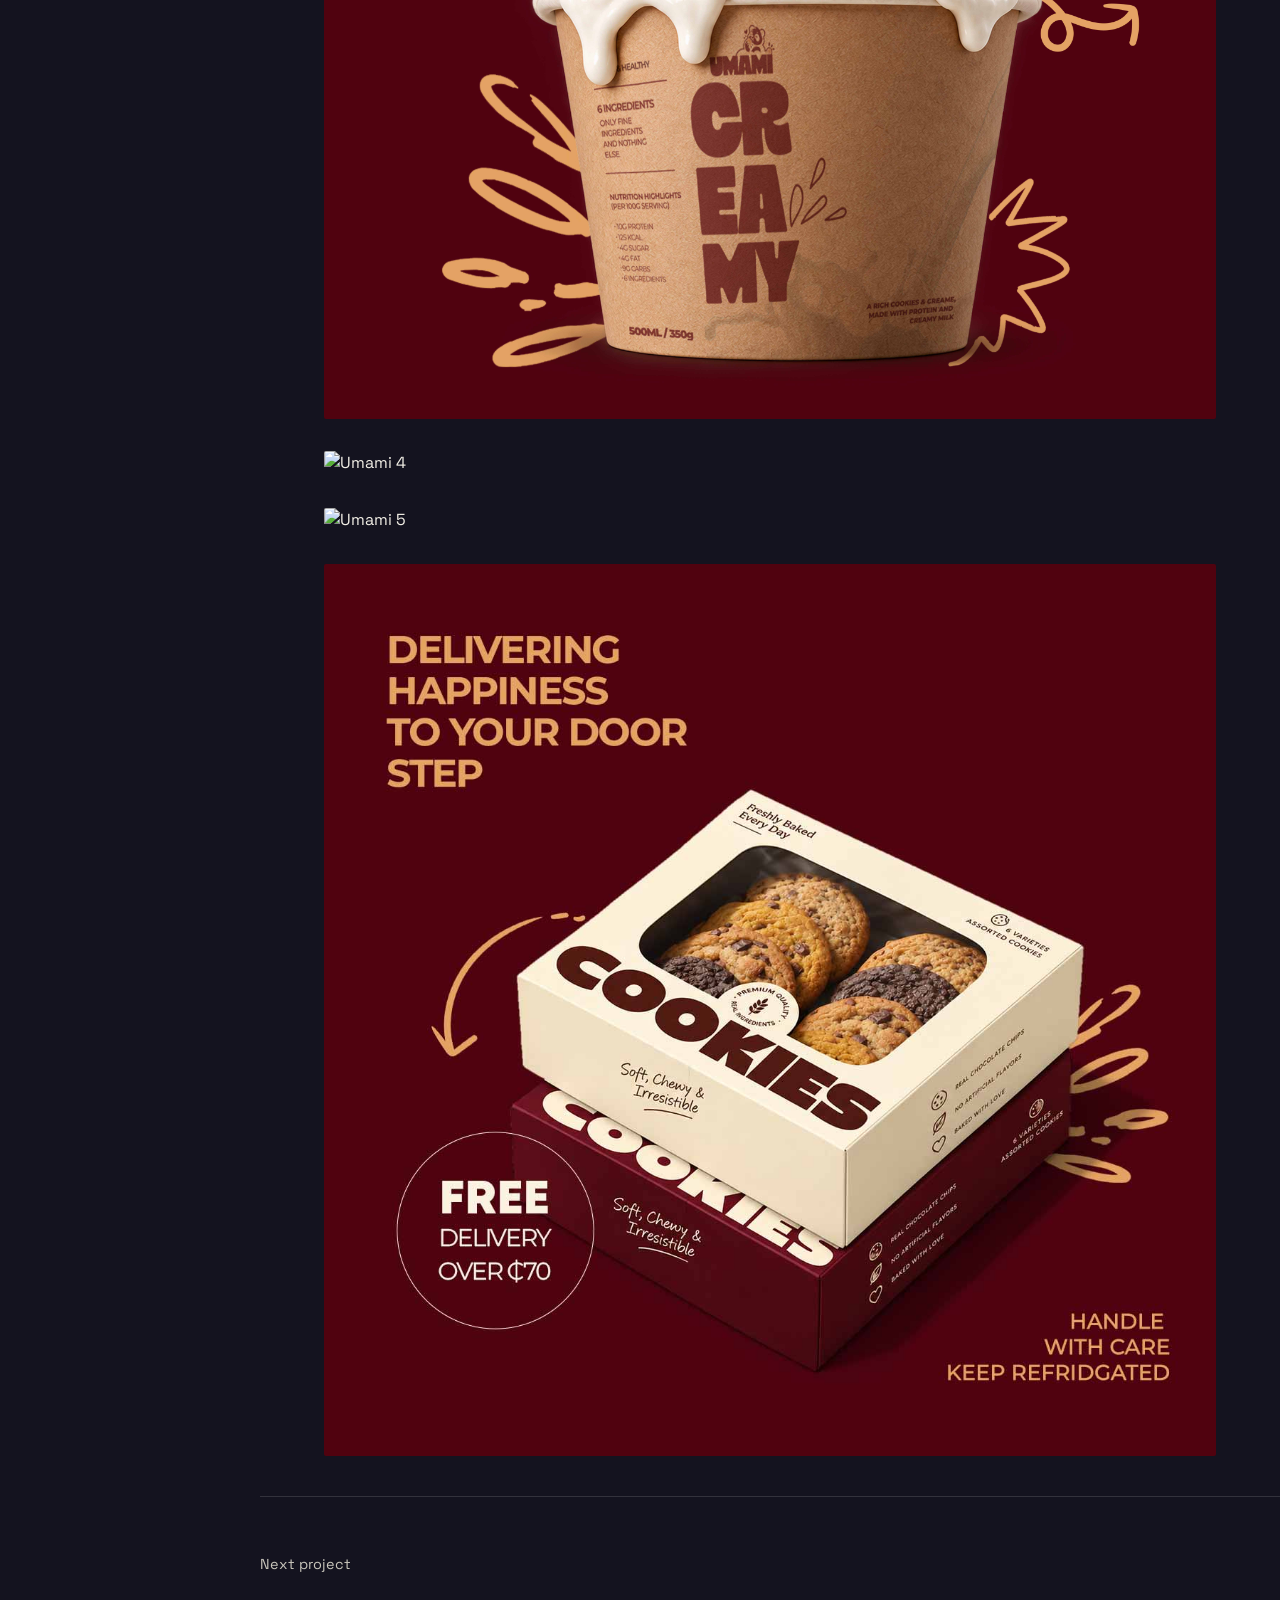
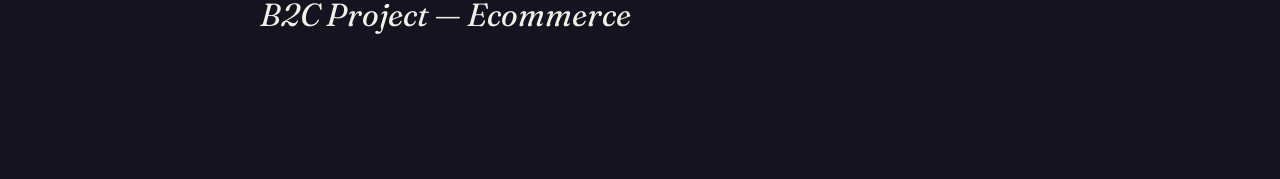
==== commit 6ce444e3: "Update umami.html" ====
--- a/umami.html
+++ b/umami.html
@@ -98,7 +98,7 @@
 
       <figure>
         <div class="cs-panel">
-          <img src="Images/Graphics/Farmer.jpg" alt="Umami 3" loading="lazy">
+          <img src="Images/Graphics/umami-8.jpg" alt="Umami 3" loading="lazy">
         </div>
       </figure>
 
